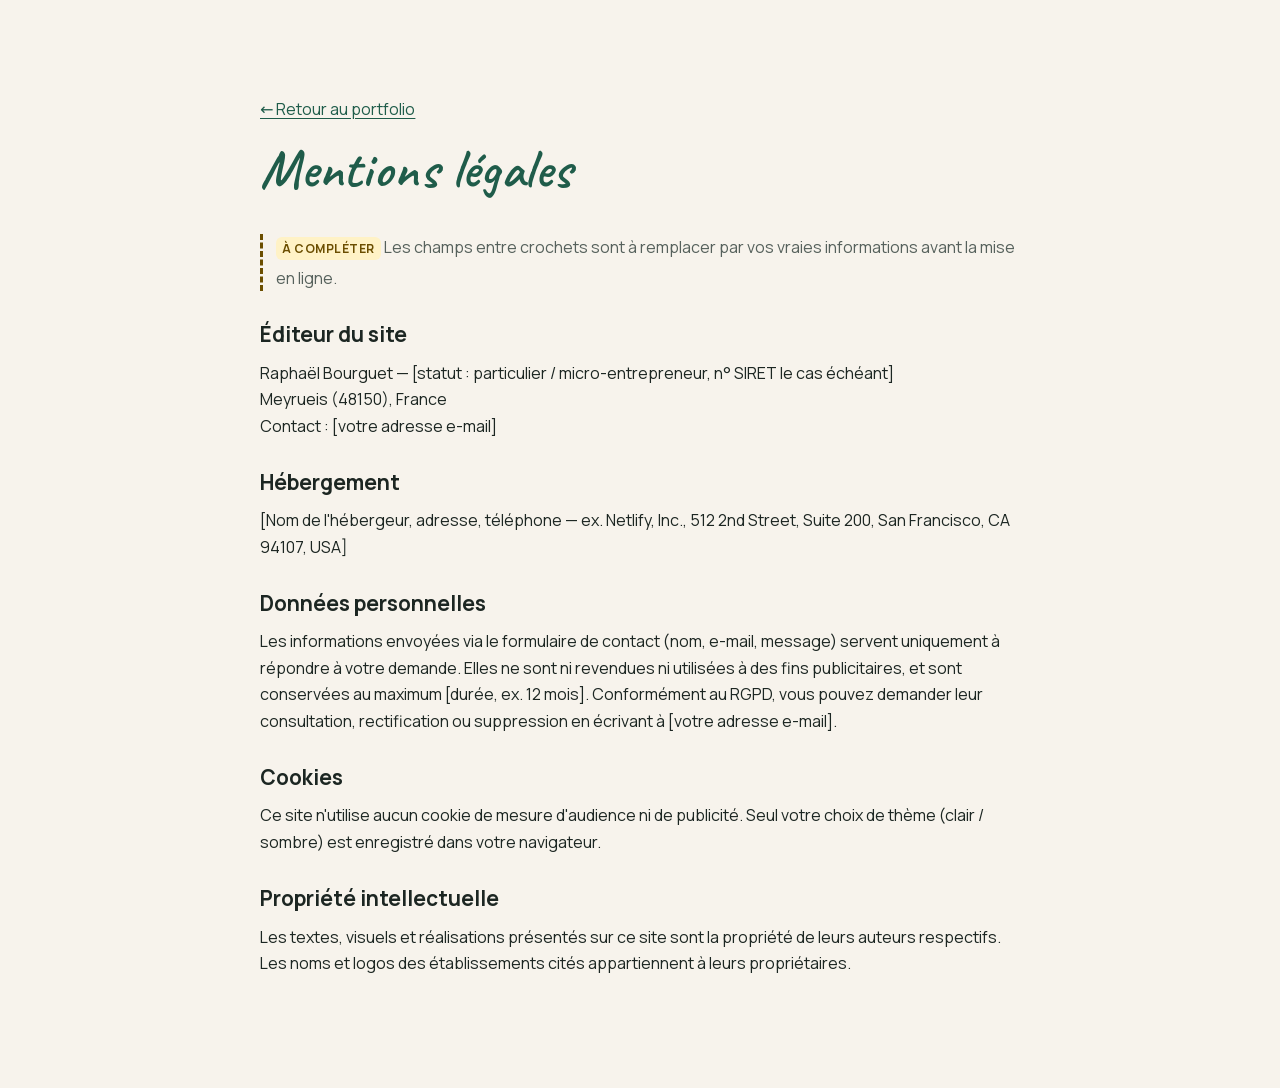
==== mentions-legales.html @ 4f3bf6de "Portfolio Raphaël Bourguet : site statique initial Co-Authored-By: Claude <noreply@anthropic.com>" ====
<!doctype html>
<html lang="fr">
<head>
  <meta charset="utf-8">
  <meta name="viewport" content="width=device-width, initial-scale=1">
  <meta http-equiv="Content-Security-Policy" content="default-src 'self'; script-src 'self'; style-src 'self'; img-src 'self' data:; font-src 'self'; base-uri 'self'; object-src 'none'; upgrade-insecure-requests">
  <meta name="theme-color" content="#1f5c4a">
  <title>Mentions légales — Raphaël Bourguet</title>
  <meta name="description" content="Mentions légales et politique de confidentialité du portfolio de Raphaël Bourguet.">
  <link rel="canonical" href="https://votre-domaine.fr/mentions-legales.html">
  <link rel="icon" href="favicon.svg" type="image/svg+xml">
  <link rel="stylesheet" href="css/style.css">
  <script src="js/theme.js"></script>
</head>
<body>
  <main class="container page" id="main">
    <p><a href="./">← Retour au portfolio</a></p>
    <h1 class="hand">Mentions légales</h1>
    <p class="todo-block"><span class="todo">À compléter</span> Les champs entre crochets sont à remplacer par vos vraies informations avant la mise en ligne.</p>

    <h2>Éditeur du site</h2>
    <p>Raphaël Bourguet — [statut : particulier / micro-entrepreneur, n° SIRET le cas échéant]<br>
    Meyrueis (48150), France<br>
    Contact : [votre adresse e-mail]</p>

    <h2>Hébergement</h2>
    <p>[Nom de l'hébergeur, adresse, téléphone — ex. Netlify, Inc., 512 2nd Street, Suite 200, San Francisco, CA 94107, USA]</p>

    <h2 id="donnees">Données personnelles</h2>
    <p>Les informations envoyées via le formulaire de contact (nom, e-mail, message) servent uniquement à répondre à votre demande. Elles ne sont ni revendues ni utilisées à des fins publicitaires, et sont conservées au maximum [durée, ex. 12 mois]. Conformément au RGPD, vous pouvez demander leur consultation, rectification ou suppression en écrivant à [votre adresse e-mail].</p>

    <h2>Cookies</h2>
    <p>Ce site n'utilise aucun cookie de mesure d'audience ni de publicité. Seul votre choix de thème (clair / sombre) est enregistré dans votre navigateur.</p>

    <h2>Propriété intellectuelle</h2>
    <p>Les textes, visuels et réalisations présentés sur ce site sont la propriété de leurs auteurs respectifs. Les noms et logos des établissements cités appartiennent à leurs propriétaires.</p>
  </main>
</body>
</html>
---- css/style.css ----
/* =========================================================
   Portfolio Raphaël Bourguet — feuille de style principale
   Palette « Causses » : vert forêt, calcaire, terre cuite
   ========================================================= */

@font-face { font-family: "Caveat"; src: url("../assets/fonts/caveat-600-latin.woff2") format("woff2"); font-weight: 600; font-display: swap; }
@font-face { font-family: "Manrope"; src: url("../assets/fonts/manrope-latin.woff2") format("woff2"); font-weight: 400 800; font-display: swap; }

:root {
  --bg: #f7f3ec;
  --bg-alt: #efe8dc;
  --surface: #ffffff;
  --text: #1c2622;
  --muted: #56615c;
  --primary: #1f5c4a;
  --primary-ink: #ffffff;
  --accent: #b9532a;
  --line: #d9cfbf;
  --todo-bg: #fff2c6;
  --todo-text: #6b4e00;
  --shadow: 0 1px 2px rgb(28 38 34 / .06), 0 8px 24px rgb(28 38 34 / .08);

  --font-body: "Manrope", system-ui, -apple-system, "Segoe UI", Roboto, sans-serif;
  --font-hand: "Caveat", "Segoe Print", cursive;
  --radius: 14px;
  --container: 1160px;
  --gutter: clamp(16px, 4vw, 32px);
  --header-h: 64px;
  color-scheme: light;
}

@media (prefers-color-scheme: dark) {
  :root:not([data-theme="light"]) {
    --bg: #111916; --bg-alt: #16211d; --surface: #1b2723; --text: #e9efe9; --muted: #a3b2aa;
    --primary: #6fc7a5; --primary-ink: #0d1a15; --accent: #f0935f; --line: #2c3b35;
    --todo-bg: #3d3212; --todo-text: #ffe08a; --shadow: 0 1px 2px rgb(0 0 0 / .3), 0 8px 24px rgb(0 0 0 / .3);
    color-scheme: dark;
  }
}
:root[data-theme="dark"] {
  --bg: #111916; --bg-alt: #16211d; --surface: #1b2723; --text: #e9efe9; --muted: #a3b2aa;
  --primary: #6fc7a5; --primary-ink: #0d1a15; --accent: #f0935f; --line: #2c3b35;
  --todo-bg: #3d3212; --todo-text: #ffe08a; --shadow: 0 1px 2px rgb(0 0 0 / .3), 0 8px 24px rgb(0 0 0 / .3);
  color-scheme: dark;
}

/* ---------- Base ---------- */
*, *::before, *::after { box-sizing: border-box; }
html { scroll-behavior: smooth; scroll-padding-top: calc(var(--header-h) + 12px); -webkit-text-size-adjust: 100%; }
body {
  margin: 0; background: var(--bg); color: var(--text);
  font: 400 1rem/1.65 var(--font-body); overflow-x: hidden;
  -webkit-font-smoothing: antialiased;
}
img, svg { display: block; max-width: 100%; }
img { height: auto; }
a { color: var(--primary); text-underline-offset: 3px; }
a:hover { color: var(--accent); }
h1, h2, h3 { line-height: 1.15; margin: 0 0 .6em; }
p { margin: 0 0 1em; }
ul { padding: 0; margin: 0; list-style: none; }
code { font-size: .9em; background: var(--bg-alt); padding: .1em .35em; border-radius: 4px; }
:focus-visible { outline: 3px solid var(--accent); outline-offset: 3px; border-radius: 4px; }
::selection { background: var(--primary); color: var(--primary-ink); }

.container { width: 100%; max-width: var(--container); margin: 0 auto; padding: 0 var(--gutter); }
.sr-only { position: absolute !important; width: 1px; height: 1px; overflow: hidden; clip: rect(0 0 0 0); white-space: nowrap; }
.skip-link { position: absolute; left: 12px; top: -60px; z-index: 100; background: var(--primary); color: var(--primary-ink); padding: .6em 1em; border-radius: 8px; }
.skip-link:focus { top: 12px; }

/* Police manuscrite : réservée à quelques titres */
.hand { font-family: var(--font-hand); font-weight: 600; letter-spacing: .01em; }
.hand--accent { color: var(--accent); position: relative; display: inline-block; white-space: nowrap; }

/* Marqueurs de contenu à remplacer */
.todo {
  display: inline-block; font-size: .75rem; font-weight: 700; letter-spacing: .04em; text-transform: uppercase;
  background: var(--todo-bg); color: var(--todo-text); padding: .15em .55em; border-radius: 6px; margin: 0 0 .4em;
}
.todo-block { border-left: 3px dashed var(--todo-text); padding-left: .8em; color: var(--muted); }

/* ---------- Boutons ---------- */
.btn {
  display: inline-flex; align-items: center; justify-content: center; gap: .5em;
  min-height: 48px; padding: .75em 1.4em; border-radius: 999px; border: 2px solid transparent;
  font: 700 1rem/1 var(--font-body); text-decoration: none; cursor: pointer;
  transition: transform .2s ease, background-color .2s ease, color .2s ease, border-color .2s ease;
}
.btn--primary { background: var(--primary); color: var(--primary-ink); }
.btn--primary:hover { background: var(--accent); color: #fff; transform: translateY(-2px); }
.btn--ghost { border-color: var(--primary); color: var(--primary); background: var(--bg); }
.btn--ghost:hover { border-color: var(--accent); color: var(--accent); transform: translateY(-2px); }
.btn--small { min-height: 40px; padding: .55em 1.1em; font-size: .9rem; }
.btn--block { width: 100%; }
.btn--disabled { border: 2px dashed var(--line); color: var(--muted); cursor: not-allowed; }

/* ---------- En-tête ---------- */
.site-header {
  position: sticky; top: 0; z-index: 50; height: var(--header-h);
  background: color-mix(in srgb, var(--bg) 88%, transparent);
  backdrop-filter: saturate(1.4) blur(10px); -webkit-backdrop-filter: saturate(1.4) blur(10px);
  border-bottom: 1px solid transparent; transition: border-color .3s ease;
}
.site-header.is-scrolled { border-bottom-color: var(--line); }
.header__inner { height: 100%; display: flex; align-items: center; justify-content: space-between; gap: 1rem; }
.logo { display: flex; align-items: center; gap: .6rem; text-decoration: none; color: var(--text); font-weight: 800; }
.logo__mark {
  display: grid; place-items: center; width: 38px; height: 38px; border-radius: 10px;
  background: var(--primary); color: var(--primary-ink); font: 600 1.6rem/1 var(--font-hand);
}
.logo:hover { color: var(--text); }

.burger { display: grid; gap: 5px; width: 44px; height: 44px; place-content: center; background: none; border: 0; cursor: pointer; color: var(--text); }
.burger span { display: block; width: 24px; height: 2px; background: currentColor; border-radius: 2px; transition: transform .3s ease, opacity .3s ease; }
.burger[aria-expanded="true"] span:nth-child(1) { transform: translateY(7px) rotate(45deg); }
.burger[aria-expanded="true"] span:nth-child(2) { opacity: 0; }
.burger[aria-expanded="true"] span:nth-child(3) { transform: translateY(-7px) rotate(-45deg); }

.nav {
  position: fixed; inset: var(--header-h) 0 auto 0; background: var(--bg); border-bottom: 1px solid var(--line);
  padding: 1rem var(--gutter) 1.5rem; display: flex; flex-direction: column; gap: 1rem;
  transform: translateY(-8px); opacity: 0; visibility: hidden; transition: opacity .25s ease, transform .25s ease, visibility .25s;
}
.nav.is-open { transform: none; opacity: 1; visibility: visible; }
.nav__list a { display: block; padding: .7rem 0; color: var(--text); text-decoration: none; font-weight: 600; font-size: 1.1rem; }
.nav__list a:hover, .nav__list a[aria-current="true"] { color: var(--accent); }
.nav__tools { display: flex; align-items: center; gap: .75rem; }
.lang, .theme-toggle {
  display: grid; place-items: center; min-width: 44px; height: 44px; padding: 0 .6rem; border-radius: 10px;
  border: 1px solid var(--line); background: var(--surface); color: var(--text); font-weight: 700; font-size: .85rem; text-decoration: none; cursor: pointer;
}
.theme-toggle .i-moon { display: none; }
:root[data-theme="dark"] .theme-toggle .i-sun { display: none; }
:root[data-theme="dark"] .theme-toggle .i-moon { display: block; }
@media (prefers-color-scheme: dark) {
  :root:not([data-theme="light"]) .theme-toggle .i-sun { display: none; }
  :root:not([data-theme="light"]) .theme-toggle .i-moon { display: block; }
}

@media (min-width: 900px) {
  .burger { display: none; }
  .nav { position: static; flex-direction: row; align-items: center; gap: 1.5rem; padding: 0; background: none; border: 0; transform: none; opacity: 1; visibility: visible; }
  .nav__list { display: flex; gap: 1.5rem; }
  .nav__list a { padding: .4rem 0; font-size: .95rem; position: relative; }
  .nav__list a::after { content: ""; position: absolute; left: 0; right: 0; bottom: 0; height: 2px; background: var(--accent); transform: scaleX(0); transform-origin: left; transition: transform .25s ease; }
  .nav__list a:hover::after, .nav__list a[aria-current="true"]::after { transform: scaleX(1); }
}

/* ---------- Accueil ---------- */
.hero { position: relative; min-height: calc(100svh - var(--header-h)); display: flex; align-items: center; padding: 3rem 0 clamp(8rem, 22vh, 12rem); overflow: hidden; isolation: isolate; }
.hero__inner { position: relative; z-index: 1; }
.eyebrow { font-size: .85rem; font-weight: 700; letter-spacing: .08em; text-transform: uppercase; color: var(--primary); }
.hero__title { font-size: clamp(2.1rem, 6.4vw, 4.4rem); font-weight: 800; letter-spacing: -.02em; max-width: 16ch; }
.hero__name { display: block; font-size: .42em; font-weight: 700; letter-spacing: 0; color: var(--muted); margin-bottom: .5em; }
.hero__title .hand { font-size: 1.2em; line-height: .9; }
.scribble { position: absolute; left: 0; right: 0; bottom: -.12em; width: 100%; height: .28em; overflow: visible; }
.scribble path { fill: none; stroke: var(--accent); stroke-width: 3; stroke-linecap: round; }
.hero__lead { font-size: clamp(1.05rem, 2.2vw, 1.25rem); color: var(--muted); max-width: 56ch; }
.hero__lead strong { color: var(--text); }
.hero__cta { display: flex; flex-wrap: wrap; gap: .8rem; margin-top: 2rem; }

.hero__landscape { position: absolute; left: 0; right: 0; bottom: 0; width: 100%; height: min(26%, 220px); z-index: -1; }
.hero__landscape path { fill: none; stroke: var(--primary); stroke-width: 2; opacity: .35; }
.hero__landscape path + path { stroke: var(--accent); opacity: .3; }
.hero__wheel { position: absolute; right: clamp(-60px, -3vw, 0px); top: 12%; width: clamp(140px, 22vw, 300px); z-index: -1; opacity: .12; }
.hero__wheel circle, .hero__wheel path { fill: none; stroke: var(--primary); stroke-width: 3; }
.hero__wheel .spokes { transform-origin: 60px 60px; animation: spin 30s linear infinite; }
@keyframes spin { to { transform: rotate(360deg); } }

/* ---------- Sections ---------- */
.section { padding: clamp(4rem, 9vw, 7rem) 0; }
.section--alt { background: var(--bg-alt); }
.section-head { max-width: 680px; margin-bottom: 2.5rem; }
.section-title { font-size: clamp(2.4rem, 6vw, 3.6rem); color: var(--primary); font-weight: 600; }
.section-intro { color: var(--muted); font-size: 1.08rem; }
.subhead { font-size: 1.1rem; margin-top: 1.8rem; }

/* À propos */
.about { display: grid; gap: 2.5rem; align-items: center; }
.photo-placeholder {
  aspect-ratio: 6 / 7; max-width: 420px; margin: 0 auto; border-radius: 24px; border: 2px dashed var(--line);
  background: linear-gradient(160deg, var(--bg-alt), var(--surface)); display: grid; place-content: center; justify-items: center; gap: .8rem;
}
.photo-placeholder__initials { font: 600 5rem/1 var(--font-hand); color: var(--primary); }
.passions { display: flex; flex-wrap: wrap; gap: .6rem; }
.passions li { display: inline-flex; align-items: center; gap: .5rem; padding: .5rem .9rem; border-radius: 999px; background: var(--surface); border: 1px solid var(--line); font-size: .92rem; font-weight: 600; }
.passions svg, .social svg { width: 20px; height: 20px; fill: none; stroke: var(--accent); stroke-width: 1.8; stroke-linecap: round; stroke-linejoin: round; flex: none; }
@media (min-width: 820px) { .about { grid-template-columns: 5fr 7fr; gap: 4rem; } }

/* Grilles */
.grid { display: grid; gap: 1.5rem; }
@media (min-width: 640px) { .grid--projects, .grid--games, .grid--services { grid-template-columns: repeat(2, 1fr); } }
@media (min-width: 1000px) { .grid--projects, .grid--games { grid-template-columns: repeat(3, 1fr); } .grid--services { grid-template-columns: repeat(4, 1fr); } }

/* Cartes */
.card { display: flex; flex-direction: column; background: var(--surface); border: 1px solid var(--line); border-radius: var(--radius); overflow: hidden; box-shadow: var(--shadow); transition: transform .3s ease, box-shadow .3s ease; }
.card:hover { transform: translateY(-4px); }
.card__media { position: relative; margin: 0; aspect-ratio: 16 / 10; overflow: hidden; background: var(--bg-alt); border-bottom: 1px solid var(--line); }
.card__media img, .card__media svg { width: 100%; height: 100%; object-fit: cover; object-position: top; transition: transform .6s ease; }
.card:hover .card__media img { transform: scale(1.04); }
.todo--over { position: absolute; top: 10px; left: 10px; margin: 0; }
.card__body { display: flex; flex-direction: column; flex: 1; padding: 1.3rem 1.3rem 1.4rem; }
.card__body > p:not(.badge):not(.todo) { color: var(--muted); font-size: .96rem; }
.card__title { font-size: 1.2rem; }
.card__links { display: flex; flex-wrap: wrap; gap: .6rem; margin-top: auto; padding-top: .6rem; }
.badge { align-self: flex-start; font-size: .75rem; font-weight: 700; text-transform: uppercase; letter-spacing: .05em; color: var(--muted); border: 1px solid var(--line); border-radius: 999px; padding: .2em .7em; margin-bottom: .8rem; }
.badge--live { color: var(--primary); border-color: currentColor; }
.badge--live::before { content: ""; display: inline-block; width: 7px; height: 7px; border-radius: 50%; background: currentColor; margin-right: .4em; vertical-align: .08em; }
.tags { display: flex; flex-wrap: wrap; gap: .4rem; margin-bottom: 1rem; }
.tags li { font-size: .8rem; font-weight: 600; padding: .2em .6em; border-radius: 6px; background: var(--bg-alt); color: var(--text); }
.card--empty { border-style: dashed; box-shadow: none; background: transparent; justify-content: center; min-height: 220px; }
.card--empty:hover { transform: none; }
.card__media--game { display: grid; place-items: center; background: linear-gradient(135deg, var(--primary), color-mix(in srgb, var(--primary) 50%, var(--accent))); }
.card__media--game svg { width: 55%; height: auto; }
.card__media--game rect { fill: none; stroke: #fff; stroke-width: 3; opacity: .85; }

/* Services */
.service { background: var(--surface); border: 1px solid var(--line); border-radius: var(--radius); padding: 1.5rem; }
.service h3 { font-size: 1.08rem; }
.service p { color: var(--muted); font-size: .95rem; margin: 0; }
.service__icon { width: 48px; height: 48px; margin-bottom: 1rem; }
.service__icon .draw { fill: none; stroke: var(--accent); stroke-width: 2.2; stroke-linecap: round; stroke-linejoin: round; }

/* Contact */
.contact { display: grid; gap: 3rem; }
@media (min-width: 900px) { .contact { grid-template-columns: 5fr 6fr; gap: 4rem; } }
.contact__list { display: grid; gap: 1rem; margin: 1.5rem 0; }
.contact__label { display: block; font-size: .78rem; font-weight: 700; text-transform: uppercase; letter-spacing: .06em; color: var(--muted); }
.contact__list a { font-weight: 700; word-break: break-word; }
.socials { display: flex; flex-wrap: wrap; gap: .6rem; }
.social { display: inline-flex; align-items: center; gap: .5rem; min-height: 44px; padding: .5rem 1rem; border: 1px solid var(--line); border-radius: 999px; background: var(--surface); color: var(--text); text-decoration: none; font-weight: 600; font-size: .92rem; }
.social:hover { border-color: var(--accent); color: var(--accent); }
.social.is-todo { border-style: dashed; color: var(--muted); }

.form { background: var(--surface); border: 1px solid var(--line); border-radius: 20px; padding: clamp(1.25rem, 4vw, 2rem); box-shadow: var(--shadow); display: grid; gap: 1rem; }
.field { display: grid; gap: .35rem; }
.field label { font-weight: 700; font-size: .92rem; }
.field input, .field select, .field textarea {
  width: 100%; font: inherit; font-size: 1rem; color: var(--text); background: var(--bg); border: 1.5px solid var(--line); border-radius: 10px; padding: .75rem .9rem; min-height: 48px;
}
.field textarea { resize: vertical; min-height: 130px; }
.field input:focus-visible, .field select:focus-visible, .field textarea:focus-visible { outline: 3px solid color-mix(in srgb, var(--primary) 45%, transparent); outline-offset: 0; border-color: var(--primary); }
.field [aria-invalid="true"] { border-color: #c0392b; }
.field__error { color: #c0392b; font-size: .85rem; font-weight: 600; margin: 0; min-height: 0; }
:root[data-theme="dark"] .field__error, :root[data-theme="dark"] .field [aria-invalid="true"] { color: #ff8a7a; border-color: #ff8a7a; }
@media (prefers-color-scheme: dark) { :root:not([data-theme="light"]) .field__error { color: #ff8a7a; } :root:not([data-theme="light"]) .field [aria-invalid="true"] { border-color: #ff8a7a; } }
.field--check { grid-template-columns: auto 1fr; align-items: start; column-gap: .7rem; }
.field--check input { width: 22px; height: 22px; min-height: 0; margin: .15rem 0 0; accent-color: var(--primary); }
.field--check label { font-weight: 400; font-size: .9rem; color: var(--muted); }
.field--check .field__error { grid-column: 1 / -1; }
.hp { position: absolute; left: -10000px; width: 1px; height: 1px; overflow: hidden; }
.form__status { margin: 0; font-weight: 700; }
.form__status.is-ok { color: var(--primary); }
.form__status.is-error { color: #c0392b; }
.form.is-sending button[type="submit"] { opacity: .7; pointer-events: none; }

/* Pied de page */
.site-footer { border-top: 1px solid var(--line); padding: 2rem 0; font-size: .9rem; color: var(--muted); }
.footer__inner { display: flex; flex-wrap: wrap; gap: .5rem 2rem; justify-content: space-between; }
.footer__inner p { margin: 0; }

/* Pages secondaires (mentions, 404, en) */
.page { padding: clamp(3rem, 8vw, 6rem) 0; max-width: 760px; }
.page h1 { font-size: clamp(2.4rem, 6vw, 3.4rem); color: var(--primary); }
.page h2 { font-size: 1.3rem; margin-top: 2rem; }

/* ---------- Animations (activées seulement si JS + pas de réduction) ---------- */
.js .reveal { opacity: 0; transform: translateY(18px); transition: opacity .7s ease, transform .7s cubic-bezier(.2,.7,.2,1); }
.js .reveal.is-visible { opacity: 1; transform: none; }
.js .draw { stroke-dasharray: var(--len, 1000); stroke-dashoffset: var(--len, 1000); }
.js .is-drawn .draw, .js .draw.is-drawn { stroke-dashoffset: 0; transition: stroke-dashoffset 1.4s cubic-bezier(.6,.1,.2,1); }
.js .is-drawn .draw--slow { transition-duration: 2.6s; }
.js .is-drawn .draw--slower { transition-duration: 3.4s; transition-delay: .3s; }
.js .scribble .draw { transition-delay: .6s; }

@media (prefers-reduced-motion: reduce) {
  html { scroll-behavior: auto; }
  *, *::before, *::after { animation: none !important; transition: none !important; }
  .js .reveal { opacity: 1; transform: none; }
  .js .draw { stroke-dasharray: none; stroke-dashoffset: 0; }
  .card:hover, .btn:hover { transform: none; }
  .card:hover .card__media img { transform: none; }
}

@media print {
  .site-header, .hero__landscape, .hero__wheel, .form, .skip-link { display: none; }
  body { background: #fff; color: #000; }
}

p.todo { width: fit-content; }
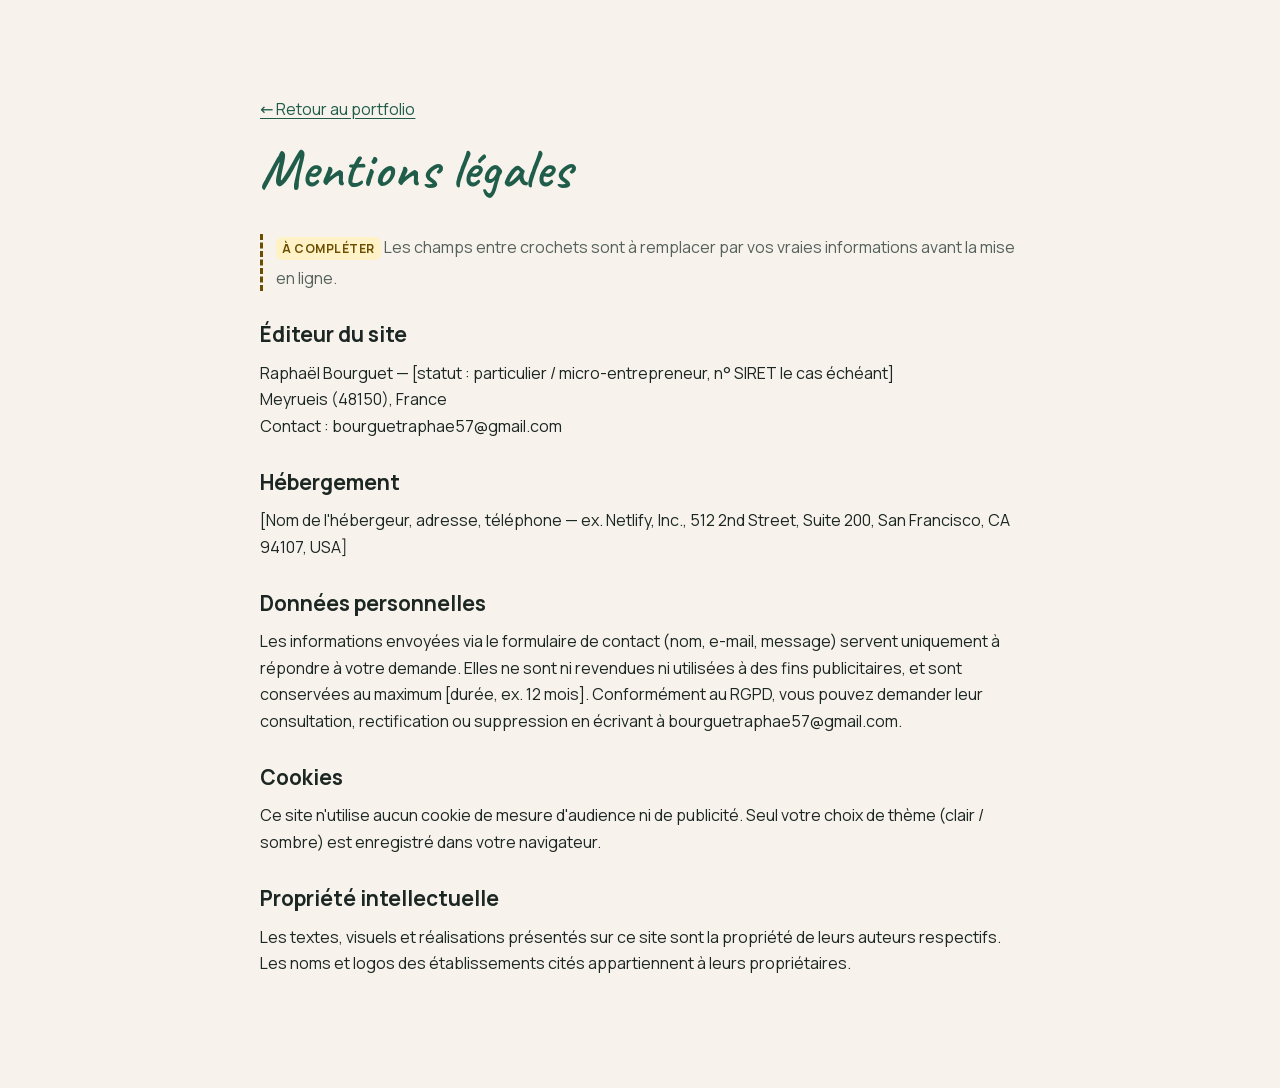
==== commit e9c7a706: "Ajoute l'adresse e-mail de contact Co-Authored-By: Claude <noreply@anthropic.com>" ====
--- a/mentions-legales.html
+++ b/mentions-legales.html
@@ -21,13 +21,13 @@
     <h2>Éditeur du site</h2>
     <p>Raphaël Bourguet — [statut : particulier / micro-entrepreneur, n° SIRET le cas échéant]<br>
     Meyrueis (48150), France<br>
-    Contact : [votre adresse e-mail]</p>
+    Contact : bourguetraphae57@gmail.com</p>
 
     <h2>Hébergement</h2>
     <p>[Nom de l'hébergeur, adresse, téléphone — ex. Netlify, Inc., 512 2nd Street, Suite 200, San Francisco, CA 94107, USA]</p>
 
     <h2 id="donnees">Données personnelles</h2>
-    <p>Les informations envoyées via le formulaire de contact (nom, e-mail, message) servent uniquement à répondre à votre demande. Elles ne sont ni revendues ni utilisées à des fins publicitaires, et sont conservées au maximum [durée, ex. 12 mois]. Conformément au RGPD, vous pouvez demander leur consultation, rectification ou suppression en écrivant à [votre adresse e-mail].</p>
+    <p>Les informations envoyées via le formulaire de contact (nom, e-mail, message) servent uniquement à répondre à votre demande. Elles ne sont ni revendues ni utilisées à des fins publicitaires, et sont conservées au maximum [durée, ex. 12 mois]. Conformément au RGPD, vous pouvez demander leur consultation, rectification ou suppression en écrivant à bourguetraphae57@gmail.com.</p>
 
     <h2>Cookies</h2>
     <p>Ce site n'utilise aucun cookie de mesure d'audience ni de publicité. Seul votre choix de thème (clair / sombre) est enregistré dans votre navigateur.</p>
--- a/css/style.css
+++ b/css/style.css
@@ -189,8 +189,8 @@
 
 /* Grilles */
 .grid { display: grid; gap: 1.5rem; }
-@media (min-width: 640px) { .grid--projects, .grid--games, .grid--services { grid-template-columns: repeat(2, 1fr); } }
-@media (min-width: 1000px) { .grid--projects, .grid--games { grid-template-columns: repeat(3, 1fr); } .grid--services { grid-template-columns: repeat(4, 1fr); } }
+@media (min-width: 640px) { .grid--projects, .grid--sites, .grid--services { grid-template-columns: repeat(2, 1fr); } }
+@media (min-width: 1000px) { .grid--projects, .grid--sites { grid-template-columns: repeat(3, 1fr); } .grid--services { grid-template-columns: repeat(3, 1fr); } }
 
 /* Cartes */
 .card { display: flex; flex-direction: column; background: var(--surface); border: 1px solid var(--line); border-radius: var(--radius); overflow: hidden; box-shadow: var(--shadow); transition: transform .3s ease, box-shadow .3s ease; }
@@ -210,9 +210,9 @@
 .tags li { font-size: .8rem; font-weight: 600; padding: .2em .6em; border-radius: 6px; background: var(--bg-alt); color: var(--text); }
 .card--empty { border-style: dashed; box-shadow: none; background: transparent; justify-content: center; min-height: 220px; }
 .card--empty:hover { transform: none; }
-.card__media--game { display: grid; place-items: center; background: linear-gradient(135deg, var(--primary), color-mix(in srgb, var(--primary) 50%, var(--accent))); }
-.card__media--game svg { width: 55%; height: auto; }
-.card__media--game rect { fill: none; stroke: #fff; stroke-width: 3; opacity: .85; }
+.card__media--site { display: grid; place-items: center; background: linear-gradient(135deg, var(--primary), color-mix(in srgb, var(--primary) 50%, var(--accent))); }
+.card__media--site svg { width: 55%; height: auto; }
+.card__media--site :is(rect, path, circle) { fill: none; stroke: #fff; stroke-width: 3; stroke-linecap: round; opacity: .85; }
 
 /* Services */
 .service { background: var(--surface); border: 1px solid var(--line); border-radius: var(--radius); padding: 1.5rem; }
@@ -288,3 +288,5 @@
 }
 
 p.todo { width: fit-content; }
+@media (min-width: 640px) { .grid--services { display: flex; flex-wrap: wrap; justify-content: center; } .grid--services > li { flex: 0 1 calc((100% - 1.5rem) / 2); } }
+@media (min-width: 1000px) { .grid--services > li { flex-basis: calc((100% - 3rem) / 3); } }
